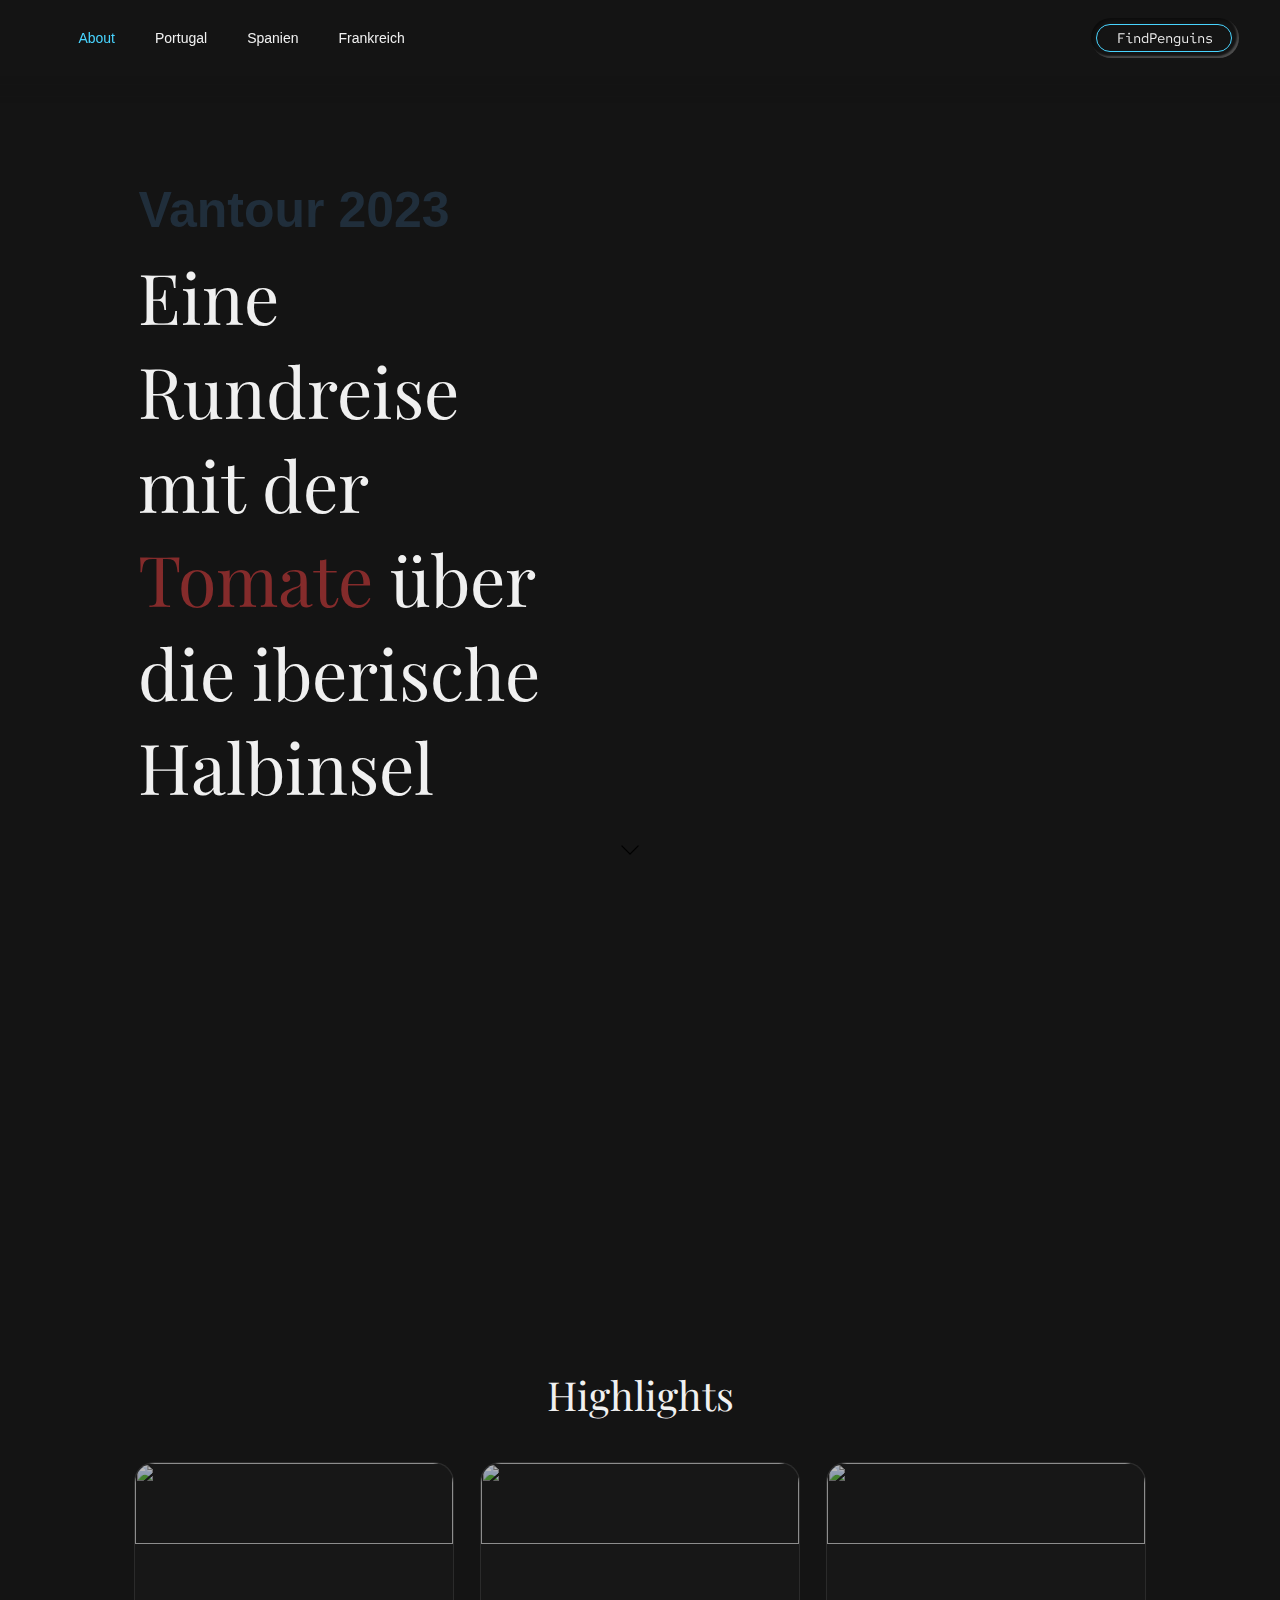
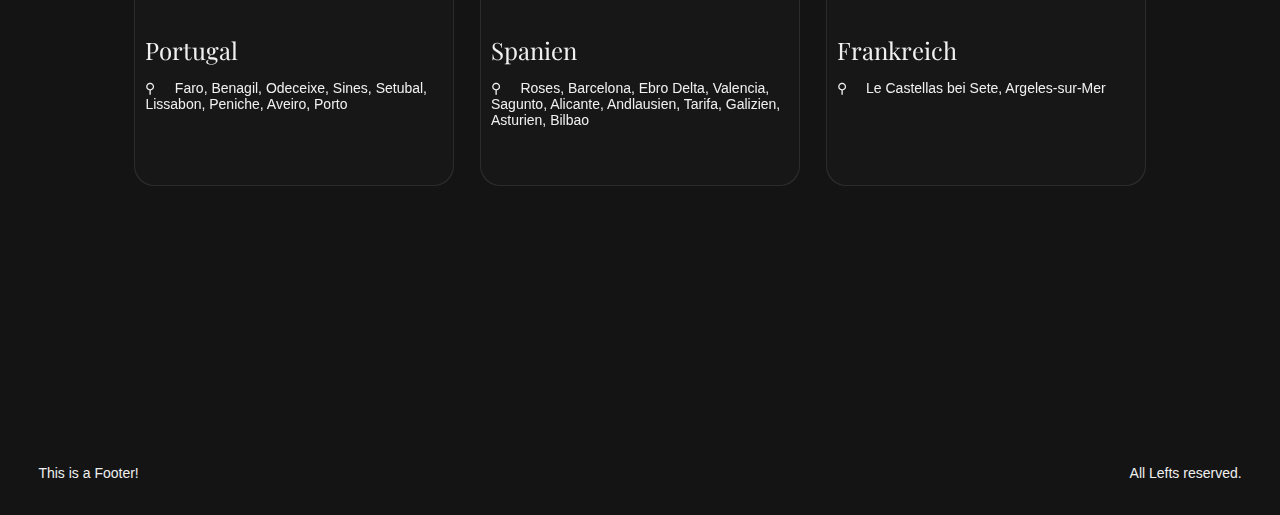
==== index.html @ 1b08b79e "yeet" ====
<!DOCTYPE html>
<html lang="en">
<head>
    <meta charset="UTF-8">
    <meta name="viewport" content="width=device-width, initial-scale=1.0">
    <title>template</title>

    <link rel="stylesheet" href="style.css">
    <link rel="preconnect" href="https://fonts.googleapis.com">
    <link rel="preconnect" href="https://fonts.gstatic.com" crossorigin>
    <link href="https://fonts.googleapis.com/css2?family=Red+Hat+Mono:wght@500&display=swap" rel="stylesheet">
    <link rel="preconnect" href="https://fonts.googleapis.com">
    <link rel="preconnect" href="https://fonts.gstatic.com" crossorigin>
    <link href="https://fonts.googleapis.com/css2?family=Playfair+Display&display=swap" rel="stylesheet">
    

</head>
<body class="home">
    <!-- Navigation -->
    <nav>
        <a href="index.html" class="logo">
            <img src="assets/logo.svg" alt="">
         </a>
        <ul>
            <li><a href="about.html" class="active">About</a></li>
            <li><a href="portugal.html">Portugal</a></li>
            <li><a href="spanien.html">Spanien</a></li>
            <li><a href="frankreich.html">Frankreich</a></li>
        </ul>
        <a href="https://findpenguins.com/5pwp0aysbijnf" target="_blank"  data-input='link1' class="contact">
            <input type="checkbox" name="link1" value="link">
            <div class="outline"></div>
        </a>
    </nav>

    <!-- Content -->
    <main>
        <section>
            <div class="header intro">
                <h1>Vantour 2023</h1>
                <h2 class="unterüberschrift">Eine Rundreise mit der <span class="red">Tomate</span> über die iberische Halbinsel</h2>
            </div>
        </section>

        <div class="arrow animated bounce"></div>

        <section class="highlights">  
            <h2> Highlights</h2>
        </section>

        <section class="project-wrapper test">

            <div class="cards">
                <a href="portugal.html" class="card">
                    <div class="card-content">
                        <div class="card-border"></div>
                        <img class="card-img" src="assets/Images//IMG_6032.jpeg" alt="">
                        <div class="card-txt">
                            <h2 class="card-title">Portugal</h2>
                            <p><span>&#9906;</span> &nbsp; &nbsp; Faro, Benagil, Odeceixe, Sines, Setubal, Lissabon, Peniche, Aveiro, Porto</p>
                        </div>
                     </div>
                </a>
                    
                <a href="spanien.html" class="card">
                    <div class="card-content">
                        <div class="card-border"></div>
                        <img class="card-img" src="assets/Images/Spanien/e708bd8e-112c-42c6-982b-9ba85cfccfaa.JPG" alt="">
                        <div class="card-txt">
                            <h2 class="card-title">Spanien</h2>
                            <p><span>&#9906;</span> &nbsp; &nbsp; Roses, Barcelona, Ebro Delta, Valencia, Sagunto, Alicante, Andlausien, Tarifa, Galizien, Asturien, Bilbao</p>
                        </div>
                     </div>
                </a>

                <a href="frankreich.html" class="card">
                    <div class="card-content">
                        <div class="card-border"></div>
                        <img class="card-img" src="assets/Images/Frankreich/2B8C3B52-9D7F-403A-8421-A6BD2D14EEA2.JPG" alt="">
                        <div class="card-txt">
                            <h2 class="card-title">Frankreich</h2>
                            <p> <span>&#9906;</span> &nbsp; &nbsp; Le Castellas bei Sete, Argeles-sur-Mer</p>
                        </div>
                     </div>
                </a>
        </section>
    </div>
    </main>

    <!-- Footer -->
    <footer>
        <div class="footer-container">
            <p>This is a Footer!</p>
            <p>All Lefts reserved.</p>
        </div>
    </footer>

    <!-- JavaScript -->
    <script src="sketch.js"></script>
</body>
</html>
---- style.css ----
:root{
  --bg-color: rgb(20,20,20);
  --color: rgb(240,240,240);
  --card-color: rgb(23,23,23);
}

/* Fonts ----------------------------------------------------------------------------------------------*/ 
@font-face {
  font-family: 'Anderson Grotesk';
  src:
		url('assets/fonts/AndersonGrotesk-Bold.woff2') format('woff2'),
    url('assets/fonts/AndersonGrotesk-Bold.woff') format('woff');
	font-weight: 400;
}

@font-face {
  font-family: 'Anderson Grotesk';
  src:
		url('assets/fonts/AndersonGrotesk-Ultrabold.woff2') format('woff2'),
    url('assets/fonts/AndersonGrotesk-Ultrabold.woff') format('woff');
	font-weight: 700;
}

body.home{
  margin: 0;
  padding: 0;
  background-color: var(--bg-color);
  background-image: url(assets/Images/IMG_5568\ copy\ 2.JPG);
  background-size: cover;
  background-attachment: fixed;
  color: var(--color);
  /* font-family: 'Red Hat Mono', monospace; */
  font-family: 'Anderson Grotesk', sans-serif;
}

body.portugal{
  margin: 0;
  padding: 0;
  background-color: var(--bg-color);
  background-image: url(assets/Images/161616.png);
  background-size: cover;
  background-attachment:fixed;
  background-position: center;
  color: var(--color);
  /* font-family: 'Red Hat Mono', monospace; */
  font-family: 'Anderson Grotesk', sans-serif;
}

body.spanien{
  margin: 0;
  padding: 0;
  background-color: var(--bg-color);
  background-image: url(assets/Images/161616.png);
  background-size:cover;
  background-attachment:fixed;
  background-position: center;
  color: var(--color);
  /* font-family: 'Red Hat Mono', monospace; */
  font-family: 'Anderson Grotesk', sans-serif;
}

body.frankreich{
  margin: 0;
  padding: 0;
  background-color: var(--bg-color);
  background-image: url(assets/Images/161616.png);
  background-size: cover;
  background-attachment: fixed;
  background-position: center;
  color: var(--color);
  /* font-family: 'Red Hat Mono', monospace; */
  font-family: 'Anderson Grotesk', sans-serif;
}

body.uber{
  margin: 0;
  padding: 0;
  background-color:rgb(31, 31, 31);
  background-image: url(assets/Images/neu.png);
  background-size: cover;
  background-attachment: fixed;
  background-position: center;
  color: var(--color);
  /* font-family: 'Red Hat Mono', monospace; */
  font-family: 'Anderson Grotesk', sans-serif;
}

/* Navigation ----------------------------------------------------------------------------------------------*/ 
nav{
  position: fixed;
  top: 0;
  width: 100%;
  z-index: 20;
  overflow: hidden;
  background-color: var(--bg-color);
  display: flex;
  align-items: center;
  box-shadow: 0 0px 10px 12px var(--bg-color);
}

ul {
  list-style-type: none;
  margin: 0;
  padding: 0;
}

li {
  float: left;
}

li a {
  display: block;
  text-align: center;
  text-decoration: none;
  transition: color .3s , text-shadow .3s;
}

li a:hover:not(.active) {
  color: #6bffc9;
  text-shadow: 0 0 5px #48FFBD;
}
  
.active {
  color: #48d4ff;
  /* text-shadow: 0 0 5px #48d4ff; */
}

a{
  color: var(--color);
  text-decoration: none;
}

input[type="checkbox"] {
  height: 40px;
  width: 148px;
  -webkit-appearance: none;
  box-shadow: 2px 2px 4px 0px rgba(0, 0, 0, 0.50) inset, -2px -2px 2px 0px rgba(255, 255, 255, 0.25) inset;
  border-radius: 30px;
  display: flex;
  align-items: center;
  justify-content: center ;
  color: var(--color);
  cursor: pointer;
}

input[type="checkbox"]:after {
  font-family: 'Red Hat Mono', monospace;
  content: 'FindPenguins';
}

input[type="checkbox"]:checked {
  box-shadow: 2px 2px 4px 0px rgba(0, 0, 0, 0.50) inset, -2px -2px 2px 0px rgba(255, 255, 255, 0.25) inset;
}

.outline{
  height: 28px;
  width: 136px;
  border-radius: 20px;
  position: absolute;
  border: 1px solid #48d4ff;
  transition: box-shadow .3s;
  /* pointer-events: none; 
  background: url(background); */
}

.contact{
  position: absolute;
  right: 0;
  display: flex;
  align-items: center;
  justify-content: center ;
}

.contact:hover > .outline{
  box-shadow: 0 0 5px #48FFBD;
}

/* Main ----------------------------------------------------------------------------------------------*/ 
.intro{
  /* background-color:rgb(59, 82, 92); */
  padding: 20px;
}

.intro-portugal{
  background-color:rgb(59, 82, 92);
  padding: 20px;
}

.intro-spanien{
  background-color:rgb(59, 82, 92);
  padding: 20px;
}

.intro-frankreich{
  background-color:rgb(59, 82, 92);
  padding: 20px;
}

.test{
  margin-bottom: 200px;
}

.highlights{
  margin-left: auto;
  margin-right: auto;
  text-align: center;
  margin-bottom: 1px;
  margin-top: 450px;
}

.unterüberschrift{
  font-size: 5em;
  margin-top: 10px;
  margin-bottom: 40px;
}

.red{
  color: rgb(132, 43, 43);
}

.grey{
  color: slategray;
}




/* experiment-area Pfeil */
 
@-moz-keyframes bounce {
  0%, 20%, 50%, 80%, 100% {
    -moz-transform: translateY(0);
    transform: translateY(0);
  }
  40% {
    -moz-transform: translateY(-30px);
    transform: translateY(-30px);
  }
  60% {
    -moz-transform: translateY(-15px);
    transform: translateY(-15px);
  }
}
@-webkit-keyframes bounce { 
  0%, 20%, 50%, 80%, 100% {
    -webkit-transform: translateY(0);
    transform: translateY(0);
  }
  40% {
    -webkit-transform: translateY(-30px);
    transform: translateY(-30px);
  }
  60% {
    -webkit-transform: translateY(-15px);
    transform: translateY(-15px);
  }
}
@keyframes bounce {
  0%, 20%, 50%, 80%, 100% {
    -moz-transform: translateY(0);
    -ms-transform: translateY(0);
    -webkit-transform: translateY(0);
    transform: translateY(0);
  }
  40% {
    -moz-transform: translateY(-30px);
    -ms-transform: translateY(-30px);
    -webkit-transform: translateY(-30px);
    transform: translateY(-30px);
  }
  60% {
    -moz-transform: translateY(-15px);
    -ms-transform: translateY(-15px);
    -webkit-transform: translateY(-15px);
    transform: translateY(-15px);
  }
}

.arrow {
  position: fixed;
  bottom: 40px;
  left: 50%;
  right: 50%;
  margin-left: -20px;
  width: 20px;
  height: 20px;
  background-image: url([data-uri]);
  background-size: contain;
}

.bounce {
  -moz-animation: bounce 2s infinite;
  -webkit-animation: bounce 2s infinite;
  animation: bounce 2s infinite;
}

.fade {
  opacity:0;
  transition: 1s all ease-out;
}

/* ende experimentarea */


main{
  display: grid;
}

h1, h2{
  padding: 0;
  margin: 0;
  /* font-family: 'Anderson Grotesk', sans-serif; */
}


h1{
  font-size: 2em;
  color: rgb(32, 46, 59);
  font-weight: 700;
  font-family: 'Anderson Grotesk', sans-serif;
}

h2{
  font-size: 4em;
  font-weight: 400;
  font-family: 'Playfair Display';
}

.about-img{
  overflow: hidden;
  background-image: url("assets/Images/IMG_5539.JPG");
  border-radius: 20px;
  object-fit: cover;
  background-size: cover;
}

.long-txt{
  display: grid;
}
/* Frankreich */

* {
  -webkit-box-sizing: border-box;
  -moz-box-sizing: border-box;
  box-sizing: border-box;
}

:after,
:before {
  -webkit-box-sizing: border-box;
  -moz-box-sizing: border-box;
  box-sizing: border-box;
}

.container {
  width: 100%;
  padding-right: 0;
  padding-left: 0;
}

.container:after {
  display: table;
  content: " ";
}

.container:before {
  display: table;
  content: " ";
}

.wrapper {
  margin-left: 10px;
  margin-right: 10px;
  margin-top: 10px;
}

.wrapper.no-top {
  margin-top: 0;
}

.container-main {
  display: flex;
  flex-wrap: wrap;
  justify-content: space-evenly;
}

.img-card {
  margin: 3px;
  float: left;
  /* object-fit: cover; */
  
}

.img-card img {
  width: 100%;
  height: 100%;
  /* height: auto; */
  padding: 5px;
  object-fit: cover;
}

.one {
  flex: 1;
}

.two-third {
  flex: 0.69;
}

.one-third {
  flex: 0.31;
}

.one-fourth {
  flex: 0.237;
}

.flex-3 {
  flex: 0.526;
}

@media all and (max-width: 770px) {
  .img-card {
    flex: 100% !important;
  }
}


/* Portugal------------------------------------------------------------------------------------------- */

/* Cards ----------------------------------------------------------------------------------------------*/ 
.project-wrapper {
  display: flex;
  align-items: center ;
  justify-content: center;
  margin-top: 40px;
}

.cards{
  display: flex;
  flex-wrap: wrap;
  align-items: center ;
  justify-content: center;
}

.card{
  background-color: rgba(255, 255, 255, 0.1);
  position: relative;
  border-radius: 20px;
}

.card:hover::before,
.card:hover > .card-border  {
  opacity: 1;
}

.card::before,
.card > .card-border {
  border-radius: inherit;
  content: "";

  height: 100%;
  width: 100%;
  left: 0;
  position: absolute;
  top: 0;
  opacity: 0;
  transition: opacity 500ms;
  width: 100%;
}

.card::before{
  background: radial-gradient(
    800px circle at var(--mouse-x) var(--mouse-y), 
    rgba(255, 255, 255,0.15),
    transparent 40%
  );
  z-index: 3;
}

.card > .card-border {
  background: radial-gradient(
    400px circle at var(--mouse-x) var(--mouse-y), 
    rgba(255, 255, 255,0.3),
    transparent 40%
  );
  z-index: 1;
}
  
.card > .card-content{
  position: relative;
  background-color: var(--card-color);
  border-radius: inherit;
  margin:1px;
  height: calc(100% - 2px);
  width: calc(100% - 2px);
  z-index: 2;
}

.card-content{
  overflow: hidden;
}

.card-img{
  width: 100%;
  height: 50%;
  opacity: 70%;
  object-fit:cover
}

.card-txt{
  margin: 0 10px;
}

.card-title{
  margin-top: 10px;
}

/* Footer ----------------------------------------------------------------------------------------------*/
footer {
  width: 100%;
  z-index: 19;
  overflow: hidden;
  background-color: var(--bg-color);
}
  
.footer-container{
  display: flex;
  align-items: center;
  justify-content: space-between ;
}
  
/* Breakpoints ----------------------------------------------------------------------------------------------*/

/* BRP1 -Smartphones --------------------------------------------------------------------------------*/
/* (Unter 480px) */
  
@media screen and (max-width: 699px ) {
  body{
    font-size: 12px;
  }

  /* Navigation */
  nav{
    padding: 15px 0;
  }

  .logo{
    margin-left: 4vw;
  }

  li a{
    padding: 0px 0px 0px 20px;
  }

  input[type="checkbox"]:after{
    font-size: 12px;
  }

  .contact{
    margin-right: 4vw;
  }

  /* Main */
  main{
    margin: 60px 4vw 5vh 4vw;
  }

  section{
    margin: 2vh 0;
  }

  h1{
    font-size: 35px;
  }

  h2{
    font-size: 30px;
  }

  h2.unterüberschrift{
    font-size: 40px;
  }

  .header{
    margin: 8vh 0 0 4px;
  }

  .highlights{
    margin-top: 180px;
  }

  .project-wrapper{
    margin-top: 90px;
  }


  .about-img{
    width: clamp(300px, 15vw, 500px);
    height: clamp(420px, 45vh, 700px);
    margin: 5vh auto 0 auto;
  }

  /* Cards */
  .cards{
    gap: 3vh;
  }

  .card{
    height: clamp(240px, 40vh, 400px);
  }

  .card-title{
    font-size: 24px;
  }

    /* Footer */
    footer{
      padding: 10px 0;
    }
  
    .footer-container{
      margin: 0 4vw;
    }
}

/* Portugal */

/* .portugal-abstand{
  margin-top: 500px;
} */

.long-txt-portugal{
 
 margin: 120px 10vw 0 80px;
 gap: 3vw;
 grid-template-columns: 1fr 1fr;
}

/* Spanien */

.long-txt-spanien{
 
  margin: 120px 10vw 0 80px;
  gap: 3vw;
  grid-template-columns: 1fr 1fr;
 }

 /* frankreich */

 .long-txt-frankreich{
 
  margin: 120px 10vw 0 80px;
  gap: 3vw;
  grid-template-columns: 1fr 1fr;
 }
/* BRP1 -Tablets --------------------------------------------------------------------------------*/
/* (zwischen 481px und 991px) */

@media screen and (min-width: 481px) and (max-width: 991px) {

  body{
    font-size: 12px;
  }

  /* Navigation */
  nav{
    padding: 15px 0;
  }

  .logo{
    margin-left: 4vw;
  }

  li a{
    padding: 0px 0px 0px 20px;
  }

  input[type="checkbox"]:after{
    font-size: 12px;
  }

  .contact{
    margin-right: 4vw;
  }

  /* Main */
  main{
    margin: 60px 4vw 5vh 4vw;
  }

  section{
    margin: 2vh 0;
  }

  h1{
    font-size: 35px;
  }

  h2{
    font-size: 30px;
  }

  h2.unterüberschrift{
    font-size: 40px;
  }

  .header{
    margin: 8vh 0 0 4px;
  }

  .highlights{
    margin-top: 300px;
  }

  .project-wrapper{
    margin-top: 90px;
  }


  .about-img{
    width: clamp(300px, 15vw, 400px);
    height: clamp(420px, 45vh, 700px);
    margin: 5vh auto 0 auto;
  }

  /* Cards */
  .cards{
    gap: 3vh;
  }

  .card{
    height: clamp(240px, 40vh, 400px);
  }

  .card-title{
    font-size: 24px;
  }

    /* Footer */
    footer{
      padding: 10px 0;
    }
  
    .footer-container{
      margin: 0 4vw;
    }
}

/* BRP2 -Desktop --------------------------------------------------------------------------------------------*/
/* (Über 992px) */

@media screen and (min-width: 992px) {
  body{
    font-size: 14px;
  }

  /* Navigation */
  nav{
    padding: 30px 0;
  }

  .logo{
    margin-left: 3vw;
  }

  li a{
    padding: 0px 0px 0px 40px;
  }

  input[type="checkbox"]:after{
    font-size: 14px;
  }

  .contact{
    margin-right: 3vw;
  }

  /* Main */
  main{
    margin: 80px 3vw 5vh 3vw;
  }

  section{
    margin: 5vh 0;
  }

  h1{
    font-size: 50px;
  }

  h2{
    font-size: 40px;
  }

  .header{
    margin: 4vh 50vw 0 80px;
  }

  .about-abstand{
    margin-top: 80px;
  }

  .about{
    display: flex;
    align-items: top;
  }

  .about-img{
    position: absolute;
    width: clamp(670px, 15vw, 1070px);
    height: clamp(420px, 45vh, 700px);
    margin: 5vh 0px 0 46vw;
  
    max-width: 40vw;
    width: calc(100% - 20px);
  }

  .long-txt{
    margin: 0 10vw 0 80px;
    gap: 3vw;
    grid-template-columns: 1fr 1fr;
  }
    
  /* Cards */
  .cards{
    gap: 2vw;
    max-width: 80vw;
    width: calc(100% - 20px);
  }

  .card{
    height: clamp(240px, 36vh, 400px);
    width: clamp(200px, 25vw, 400px);
  }

  .card-title{
    font-size: 24px;
  }

  /* Footer */
  footer{
    padding: 20px 0;
  }

  .footer-container{
    margin: 0 3vw;
  }
}
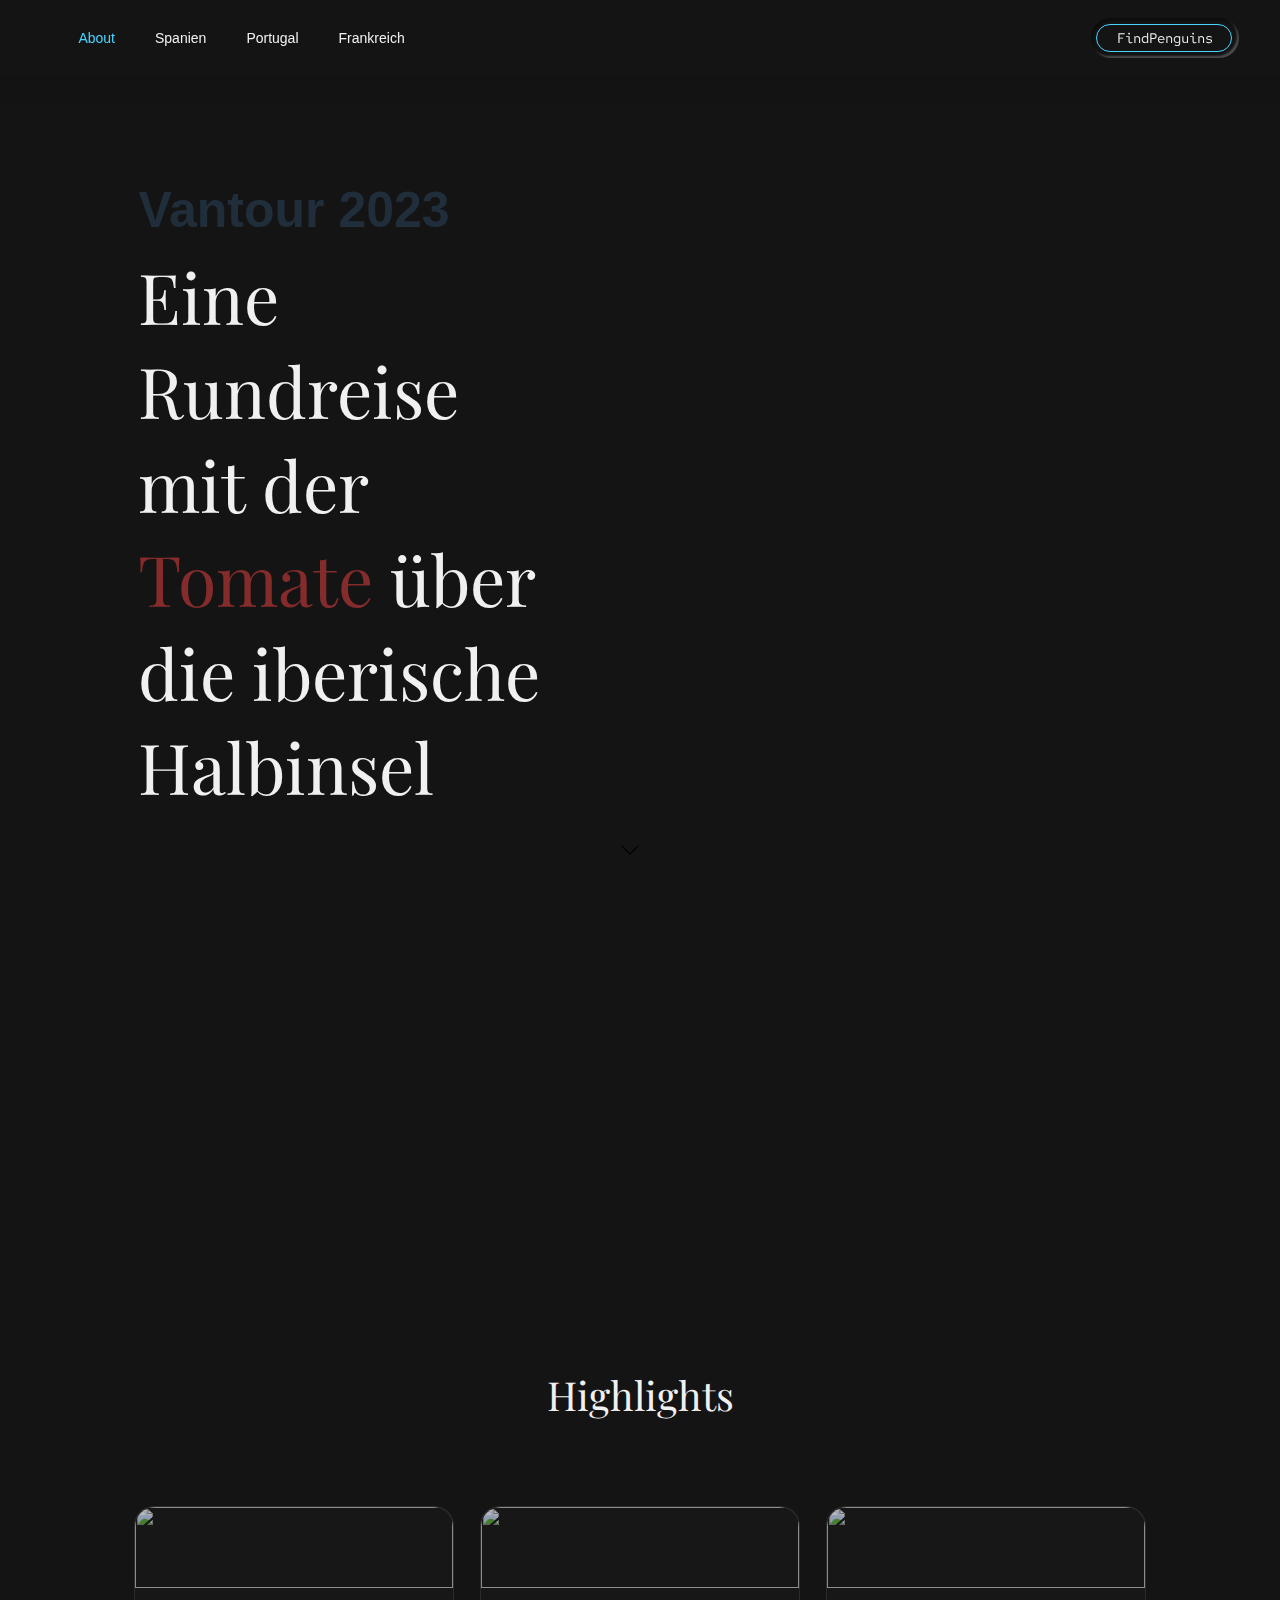
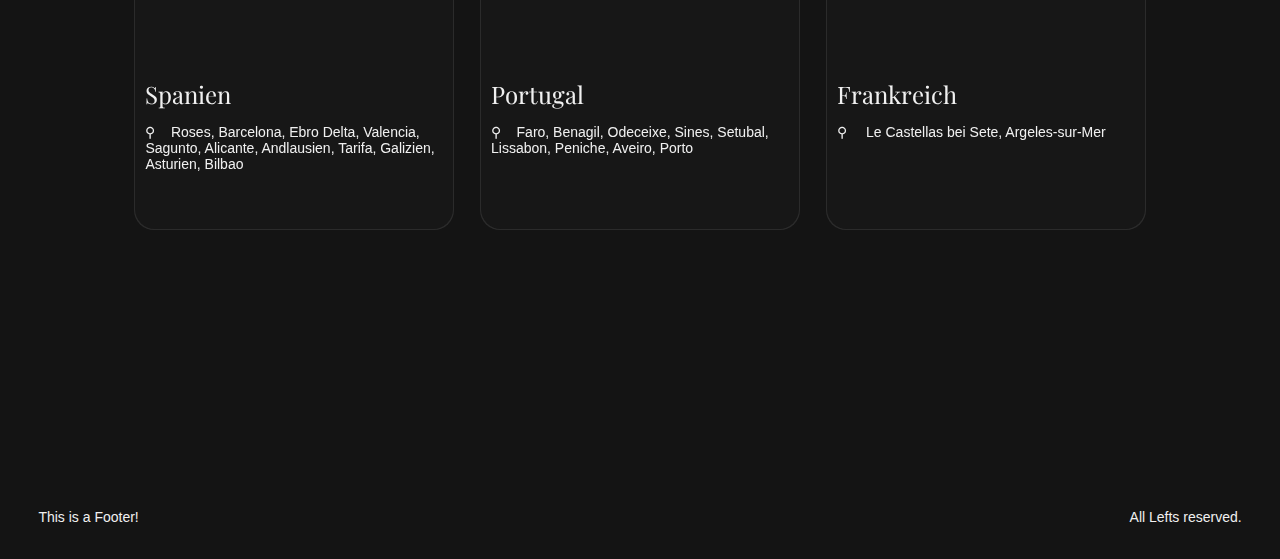
==== commit 030c1e1e: "yeet" ====
--- a/index.html
+++ b/index.html
@@ -3,7 +3,7 @@
 <head>
     <meta charset="UTF-8">
     <meta name="viewport" content="width=device-width, initial-scale=1.0">
-    <title>template</title>
+    <title>Vantour</title>
 
     <link rel="stylesheet" href="style.css">
     <link rel="preconnect" href="https://fonts.googleapis.com">
@@ -23,8 +23,8 @@
          </a>
         <ul>
             <li><a href="about.html" class="active">About</a></li>
+            <li><a href="spanien.html">Spanien</a></li>
             <li><a href="portugal.html">Portugal</a></li>
-            <li><a href="spanien.html">Spanien</a></li>
             <li><a href="frankreich.html">Frankreich</a></li>
         </ul>
         <a href="https://findpenguins.com/5pwp0aysbijnf" target="_blank"  data-input='link1' class="contact">
@@ -51,24 +51,24 @@
         <section class="project-wrapper test">
 
             <div class="cards">
+                <a href="spanien.html" class="card">
+                    <div class="card-content">
+                        <div class="card-border"></div>
+                        <img class="card-img" src="assets/Images/Spanien/e708bd8e-112c-42c6-982b-9ba85cfccfaa.JPG" alt="">
+                        <div class="card-txt">
+                            <h2 class="card-title">Spanien</h2>
+                            <p><span>&#9906;</span> &nbsp; &nbsp;Roses, Barcelona, Ebro Delta, Valencia, Sagunto, Alicante, Andlausien, Tarifa, Galizien, Asturien, Bilbao</p>
+                        </div>
+                     </div>
+                </a>
+                    
                 <a href="portugal.html" class="card">
                     <div class="card-content">
                         <div class="card-border"></div>
                         <img class="card-img" src="assets/Images//IMG_6032.jpeg" alt="">
                         <div class="card-txt">
                             <h2 class="card-title">Portugal</h2>
-                            <p><span>&#9906;</span> &nbsp; &nbsp; Faro, Benagil, Odeceixe, Sines, Setubal, Lissabon, Peniche, Aveiro, Porto</p>
-                        </div>
-                     </div>
-                </a>
-                    
-                <a href="spanien.html" class="card">
-                    <div class="card-content">
-                        <div class="card-border"></div>
-                        <img class="card-img" src="assets/Images/Spanien/e708bd8e-112c-42c6-982b-9ba85cfccfaa.JPG" alt="">
-                        <div class="card-txt">
-                            <h2 class="card-title">Spanien</h2>
-                            <p><span>&#9906;</span> &nbsp; &nbsp; Roses, Barcelona, Ebro Delta, Valencia, Sagunto, Alicante, Andlausien, Tarifa, Galizien, Asturien, Bilbao</p>
+                            <p><span>&#9906;</span> &nbsp; &nbsp;Faro, Benagil, Odeceixe, Sines, Setubal, Lissabon, Peniche, Aveiro, Porto</p>
                         </div>
                      </div>
                 </a>
--- a/style.css
+++ b/style.css
@@ -81,8 +81,8 @@
   background-attachment: fixed;
   background-position: center;
   color: var(--color);
-  /* font-family: 'Red Hat Mono', monospace; */
-  font-family: 'Anderson Grotesk', sans-serif;
+  font-family: 'Red Hat Mono', monospace;
+  /* font-family: 'Anderson Grotesk', sans-serif; */
 }
 
 /* Navigation ----------------------------------------------------------------------------------------------*/ 
@@ -96,6 +96,7 @@
   display: flex;
   align-items: center;
   box-shadow: 0 0px 10px 12px var(--bg-color);
+  font-family: 'anderson Grotesk', sans-serif;
 }
 
 ul {
@@ -204,7 +205,6 @@
   margin-left: auto;
   margin-right: auto;
   text-align: center;
-  margin-bottom: 1px;
   margin-top: 450px;
 }
 
@@ -352,18 +352,18 @@
   box-sizing: border-box;
 }
 
-.container {
+.row {
   width: 100%;
   padding-right: 0;
   padding-left: 0;
 }
 
-.container:after {
+.row:after {
   display: table;
   content: " ";
 }
 
-.container:before {
+.row:before {
   display: table;
   content: " ";
 }
@@ -378,7 +378,7 @@
   margin-top: 0;
 }
 
-.container-main {
+.row-main {
   display: flex;
   flex-wrap: wrap;
   justify-content: space-evenly;
@@ -423,6 +423,87 @@
   .img-card {
     flex: 100% !important;
   }
+}
+
+/* .container .caption {
+  background-color:rgba(0,0,0,0.5);
+  display:flex;
+  align-items:center;
+  justify-content:center;
+  position:absolute;
+  width:100%;
+  height:100%;
+  top:0;
+  left:0;
+  color:#fff;
+  font-family:sans-serif;
+  opacity:0;
+  transition:opacity 0.3s;
+}
+
+.container:hover .caption {
+  opacity:1;
+} */
+
+.gallery-row {
+  display: grid;
+  grid-template-columns: repeat(auto-fit, minmax(250px, 1fr));
+  grid-gap: 20px;
+}
+
+.container {
+  position: relative;
+}
+
+/* .container:hover::before {
+  content: "";
+  position: absolute;
+  top: 0;
+  left: 0;
+  width: 100%;
+  height: 100%;
+  background-color: rgba(0, 0, 0, 0.5);
+  z-index: 1;
+  transition: all 0.3s ease-in-out;
+}
+
+.container:hover img {
+  /* transform: scale(1.1); */
+  /* transition: all 0.3s ease-in-out;
+} */
+
+.container img {
+  width: 100%;
+  height: 100%;
+  transition: all 0.3s ease-in-out;
+}
+
+.overlay {
+  position: absolute;
+  top: 0;
+  bottom: 0;
+  left: 0;
+  right: 0;
+  height: 100%;
+  width: 100%;
+  opacity: 0;
+  transition: 0.5s ease;
+  background-color: black;
+}
+
+.container:hover .overlay {
+  opacity: 0.5;
+}
+
+.text {
+  color: white;
+  font-size: 20px;
+  position: absolute;
+  top: 50%;
+  left: 50%;
+  transform: translate(-50%, -50%);
+  -ms-transform: translate(-50%, -50%);
+  text-align: center;
 }
 
 
@@ -559,6 +640,7 @@
 
   .contact{
     margin-right: 4vw;
+    display: none;
   }
 
   /* Main */
@@ -588,6 +670,7 @@
 
   .highlights{
     margin-top: 180px;
+    margin-bottom: 0px;
   }
 
   .project-wrapper{
@@ -599,6 +682,10 @@
     width: clamp(300px, 15vw, 500px);
     height: clamp(420px, 45vh, 700px);
     margin: 5vh auto 0 auto;
+  }
+
+  .about-abstand{
+    margin-top: 30px;
   }
 
   /* Cards */
@@ -724,6 +811,10 @@
     margin: 5vh auto 0 auto;
   }
 
+  .about-abstand{
+    margin-top: 40px;
+  }
+
   /* Cards */
   .cards{
     gap: 3vh;
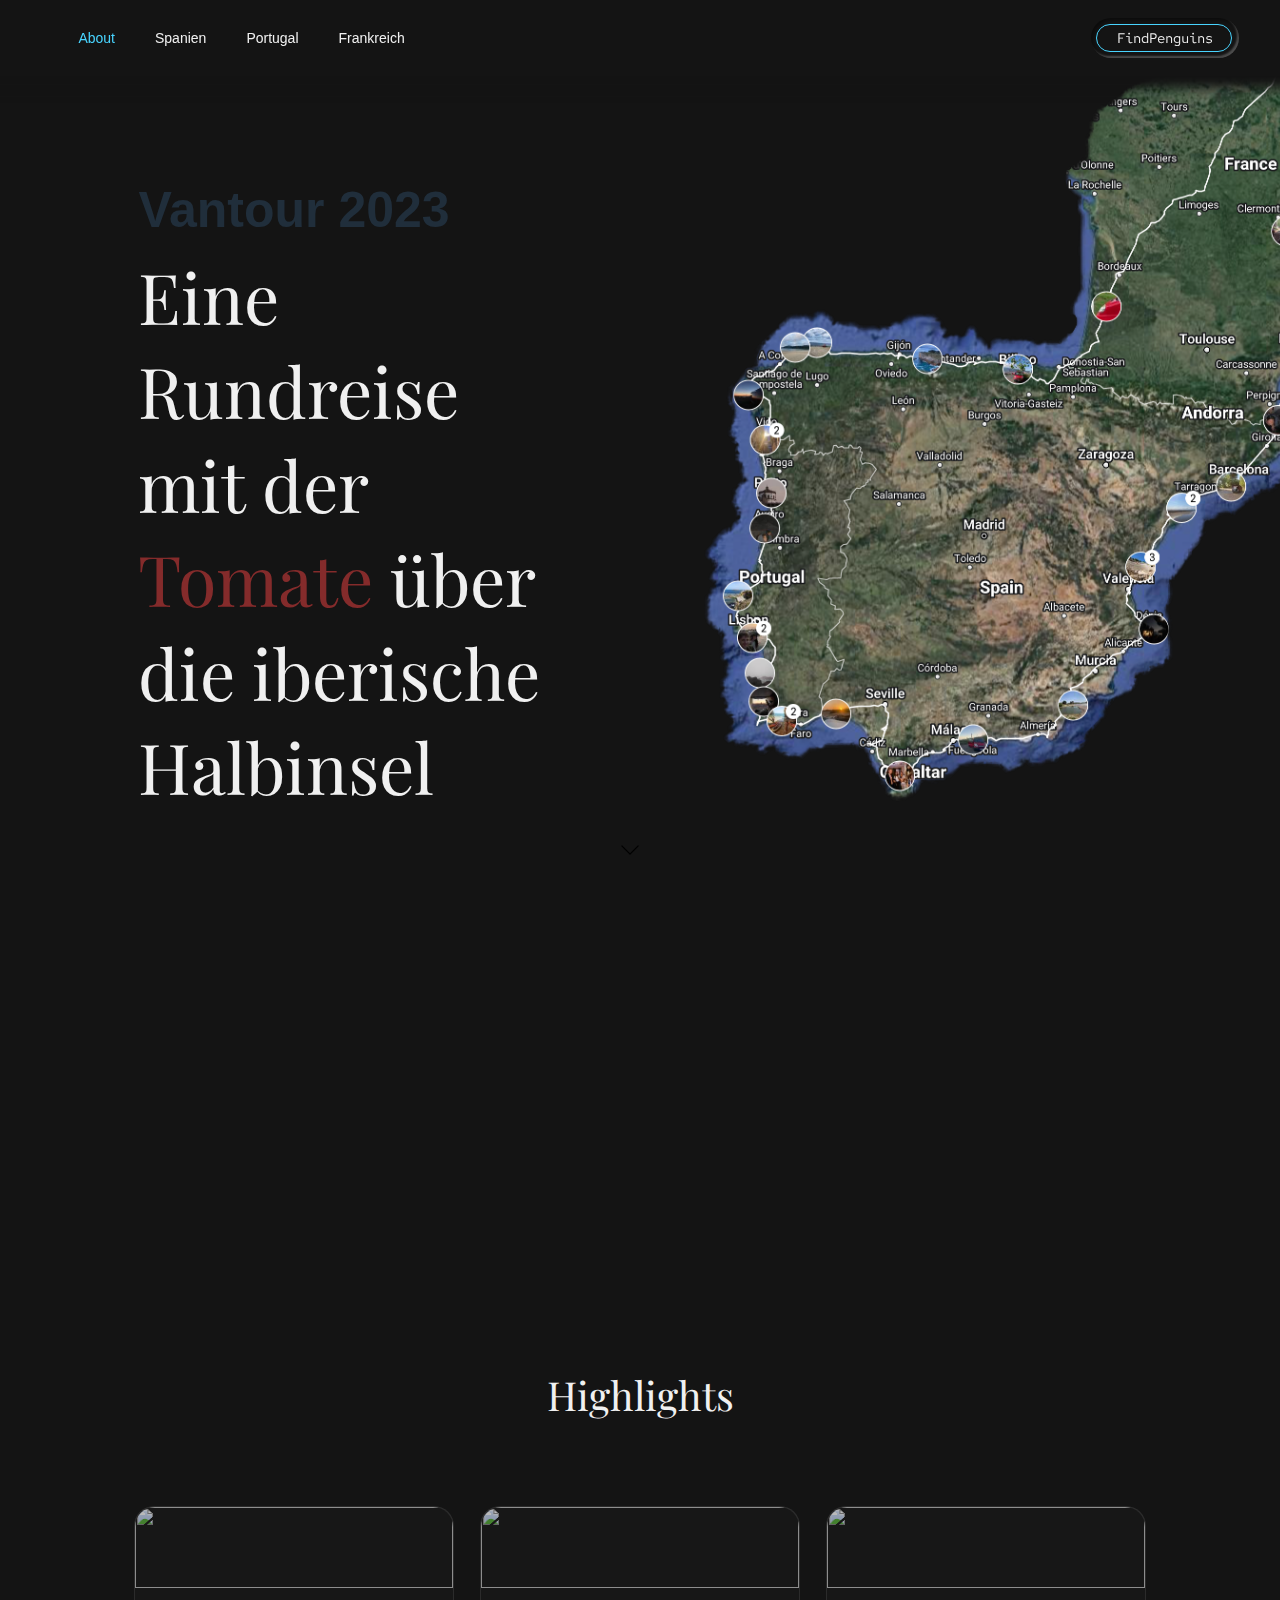
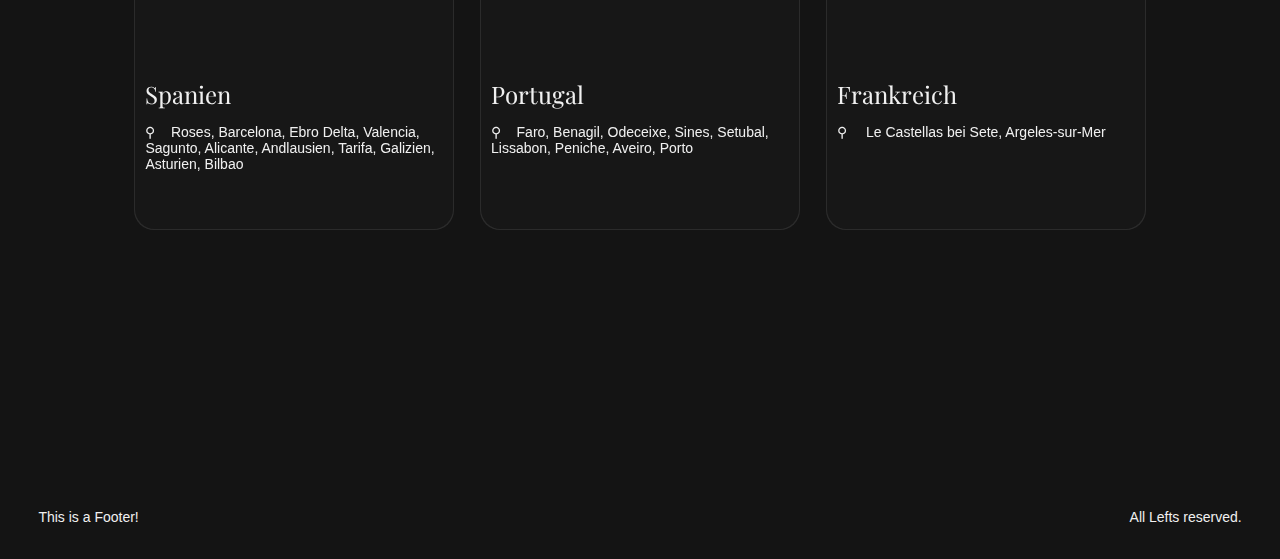
==== commit 82c3e77c: "yeet" ====
--- a/index.html
+++ b/index.html
@@ -15,7 +15,7 @@
     
 
 </head>
-<body class="home">
+<body>
     <!-- Navigation -->
     <nav>
         <a href="index.html" class="logo">
@@ -34,12 +34,13 @@
     </nav>
 
     <!-- Content -->
-    <main>
-        <section>
+    <main class="noscroll">
+        <section class="about">
             <div class="header intro">
                 <h1>Vantour 2023</h1>
                 <h2 class="unterüberschrift">Eine Rundreise mit der <span class="red">Tomate</span> über die iberische Halbinsel</h2>
             </div>
+            <div class="home-img"></div>
         </section>
 
         <div class="arrow animated bounce"></div>
--- a/style.css
+++ b/style.css
@@ -21,7 +21,13 @@
 	font-weight: 700;
 }
 
-body.home{
+/* html{
+  max-width: 100%;
+  overflow-x: hidden;
+} */
+
+body{
+  overflow-x: hidden;
   margin: 0;
   padding: 0;
   background-color: var(--bg-color);
@@ -31,7 +37,11 @@
   color: var(--color);
   /* font-family: 'Red Hat Mono', monospace; */
   font-family: 'Anderson Grotesk', sans-serif;
-}
+  max-width: 100%;
+  position: relative;
+  overflow-y: auto;
+}
+
 
 body.portugal{
   margin: 0;
@@ -44,6 +54,8 @@
   color: var(--color);
   /* font-family: 'Red Hat Mono', monospace; */
   font-family: 'Anderson Grotesk', sans-serif;
+  position: relative;
+  overflow-y: auto;
 }
 
 body.spanien{
@@ -57,6 +69,8 @@
   color: var(--color);
   /* font-family: 'Red Hat Mono', monospace; */
   font-family: 'Anderson Grotesk', sans-serif;
+  position: relative;
+  overflow-y: auto;
 }
 
 body.frankreich{
@@ -84,6 +98,7 @@
   font-family: 'Red Hat Mono', monospace;
   /* font-family: 'Anderson Grotesk', sans-serif; */
 }
+
 
 /* Navigation ----------------------------------------------------------------------------------------------*/ 
 nav{
@@ -97,6 +112,7 @@
   align-items: center;
   box-shadow: 0 0px 10px 12px var(--bg-color);
   font-family: 'anderson Grotesk', sans-serif;
+  max-width: 100%;
 }
 
 ul {
@@ -332,6 +348,27 @@
   border-radius: 20px;
   object-fit: cover;
   background-size: cover;
+}
+
+.home-img{
+  overflow: hidden;
+  background-image: url("assets/Images/screenshot\ neuneu\ copy.png");
+  border-radius: 20px;
+  object-fit: cover;
+  background-size: cover;
+  margin: 5vh auto 0 auto;
+  position: absolute;
+  /* width: clamp(1205px, 14vw, 1605px);
+  height: clamp(655px, 45vh, 945px); */
+  width: 1600px;
+  height: 830px;
+  margin: -15vh 0 0 46vw;
+  max-width: 50vw;
+  width: calc(100% - 20px);
+  /* box-shadow: 0 0 8px 8px rgb(210, 193, 173) inset; */
+  overflow-x: hidden;
+  margin-left: 47vw;
+ 
 }
 
 .long-txt{
@@ -684,6 +721,10 @@
     margin: 5vh auto 0 auto;
   }
 
+  .home-img{
+   display: none;
+  }
+
   .about-abstand{
     margin-top: 30px;
   }
@@ -811,6 +852,10 @@
     margin: 5vh auto 0 auto;
   }
 
+   .home-img{
+   display: none;
+  }
+
   .about-abstand{
     margin-top: 40px;
   }
@@ -844,6 +889,8 @@
 @media screen and (min-width: 992px) {
   body{
     font-size: 14px;
+    max-width: 100%;
+    overflow-x: hidden;
   }
 
   /* Navigation */
